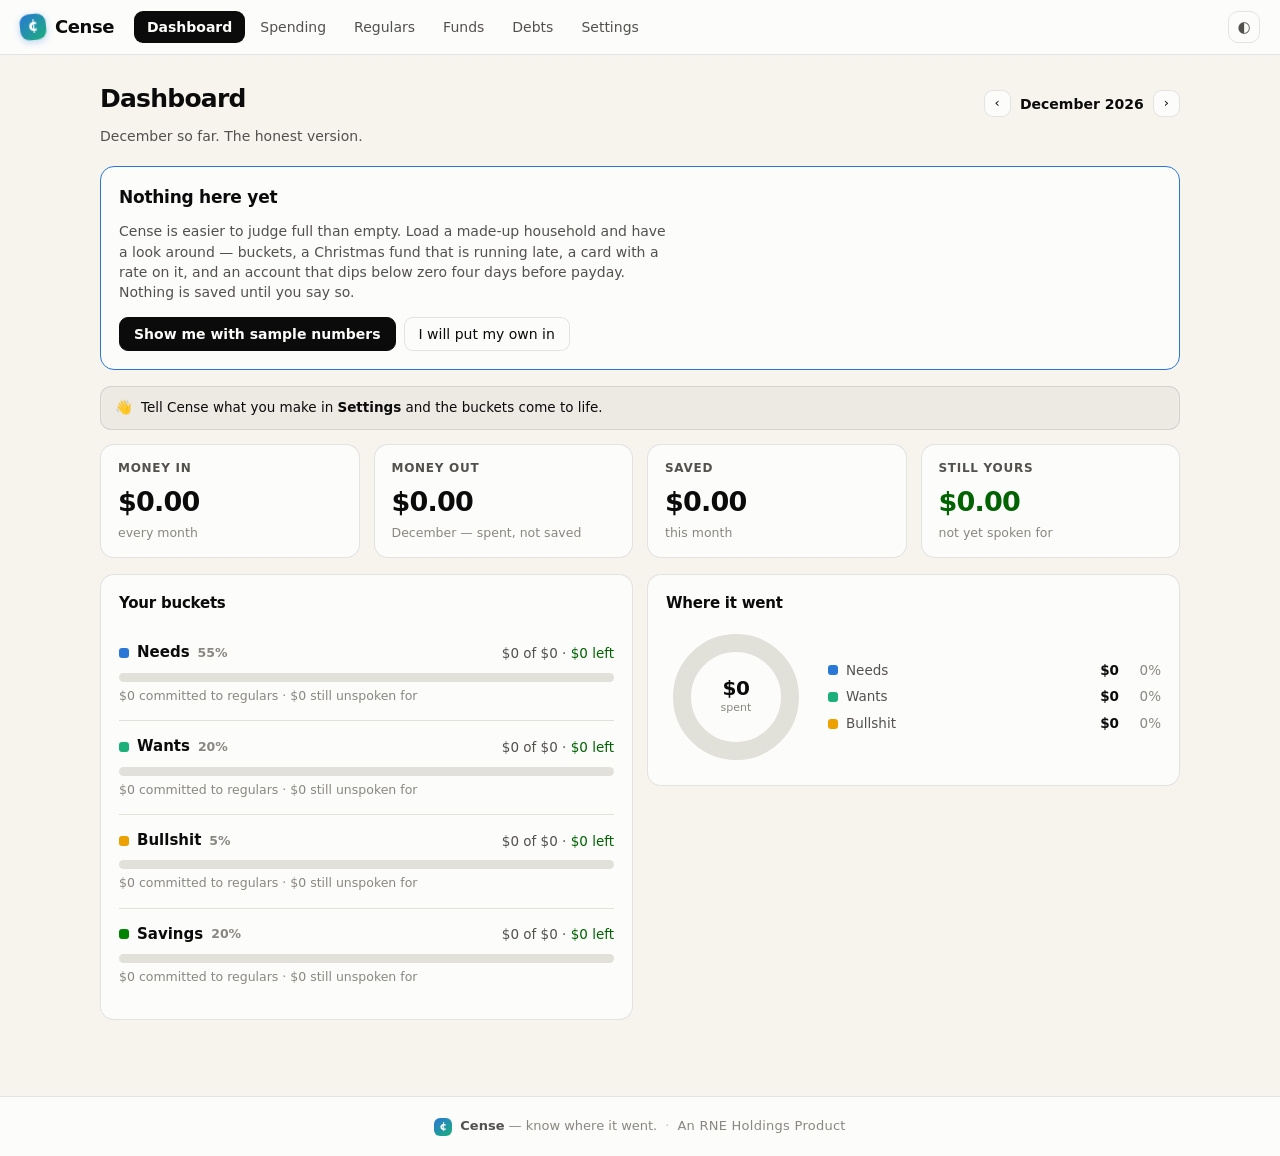
==== index.html @ 110a03a7 "Cense: offline-first budgeting app, installable as a PWA Percentage buckets with month-to-month carr" ====
<!doctype html>
<html lang="en">
<head>
<meta charset="utf-8">
<meta name="viewport" content="width=device-width, initial-scale=1">
<title>Cense — know where it went</title>
<meta name="description" content="Cense is a budgeting app that admits some of it was bullshit. Percentage buckets, recurring charges on autopilot, and a spending category for the stuff you'd rather not defend.">
<link rel="stylesheet" href="styles.css">

<link rel="manifest" href="manifest.webmanifest">
<link rel="icon" href="favicon-32.png" sizes="32x32" type="image/png">
<link rel="icon" href="icon-192.png" sizes="192x192" type="image/png">
<link rel="apple-touch-icon" href="icon-180.png">
<meta name="theme-color" content="#fcfcfb" media="(prefers-color-scheme: light)">
<meta name="theme-color" content="#1a1a19" media="(prefers-color-scheme: dark)">
<meta name="apple-mobile-web-app-capable" content="yes">
<meta name="apple-mobile-web-app-title" content="Cense">
<meta name="mobile-web-app-capable" content="yes">
</head>
<body>

<header class="topbar">
  <a class="brand" href="landing.html" title="About Cense">
    <span class="brand-mark" aria-hidden="true">¢</span>
    <span class="brand-name">Cense</span>
  </a>
  <nav class="nav" id="nav" aria-label="Sections">
    <button class="nav-btn" data-view="dashboard">Dashboard</button>
    <button class="nav-btn" data-view="transactions">Spending</button>
    <button class="nav-btn" data-view="regulars">Regulars</button>
    <button class="nav-btn" data-view="funds">Funds</button>
    <button class="nav-btn" data-view="debts">Debts</button>
    <button class="nav-btn" data-view="settings">Settings</button>
  </nav>
  <button class="theme-toggle" id="themeToggle" title="Switch light / dark" aria-label="Switch light / dark">◐</button>
</header>

<main id="view" class="view"></main>

<footer class="footer">
  <span class="footer-mark">¢</span>
  <span><b>Cense</b> — know where it went.</span>
  <span class="footer-dot">·</span>
  <span class="footer-rne">An RNE Holdings Product</span>
</footer>

<div id="modal" class="modal-backdrop" hidden></div>

<div id="toast" class="toast" role="status" aria-live="polite" hidden></div>

<script src="app.js"></script>
<script>
  /* Service workers need a secure origin, so this is a no-op when the page is
     opened straight off the disk with file://. The app itself works either way
     — this only adds installability and offline caching. */
  if ('serviceWorker' in navigator && location.protocol.indexOf('http') === 0) {
    window.addEventListener('load', function () {
      navigator.serviceWorker.register('sw.js').catch(function (e) {
        console.warn('Offline support unavailable:', e);
      });
    });
  }
</script>
</body>
</html>
---- styles.css ----
/* ---------------------------------------------------------------
   Cense — an RNE Holdings product
   Chart/bucket colors come from the validated categorical palette
   (slots 1-6). Brand chrome deliberately adds no fifth hue, so a
   brand color can never be mistaken for a data series.
   --------------------------------------------------------------- */

:root {
  color-scheme: light;

  --surface-1: #fcfcfb;   /* card + chart surface (what the palette validated against) */
  --plane:     #f7f4ee;   /* warm page behind the cards */
  --ink:       #0b0b0b;
  --ink-2:     #52514e;
  --ink-muted: #898781;
  --grid:      #e1e0d9;
  --axis:      #c3c2b7;
  --border:    rgba(11, 11, 11, 0.10);
  --wash:      rgba(11, 11, 11, 0.04);

  --series-1: #2a78d6; /* blue   */
  --series-2: #1baf7a; /* aqua   */
  --series-3: #eda100; /* yellow */
  --series-4: #008300; /* green  */
  --series-5: #4a3aa7; /* violet */
  --series-6: #e34948; /* red    */

  --good:     #0ca30c;
  --good-ink: #006300;
  --warning:  #fab219;
  --critical: #d03b3b;

  --radius: 14px;
  --font: system-ui, -apple-system, "Segoe UI", sans-serif;
}

@media (prefers-color-scheme: dark) {
  :root:not([data-theme="light"]) {
    color-scheme: dark;
    --surface-1: #1a1a19;
    --plane:     #0d0d0d;
    --ink:       #ffffff;
    --ink-2:     #c3c2b7;
    --ink-muted: #898781;
    --grid:      #2c2c2a;
    --axis:      #383835;
    --border:    rgba(255, 255, 255, 0.10);
    --wash:      rgba(255, 255, 255, 0.05);

    --series-1: #3987e5;
    --series-2: #199e70;
    --series-3: #c98500;
    --series-4: #008300;
    --series-5: #9085e9;
    --series-6: #e66767;

    --good-ink: #0ca30c;
  }
}

:root[data-theme="dark"] {
  color-scheme: dark;
  --surface-1: #1a1a19;
  --plane:     #0d0d0d;
  --ink:       #ffffff;
  --ink-2:     #c3c2b7;
  --ink-muted: #898781;
  --grid:      #2c2c2a;
  --axis:      #383835;
  --border:    rgba(255, 255, 255, 0.10);
  --wash:      rgba(255, 255, 255, 0.05);

  --series-1: #3987e5;
  --series-2: #199e70;
  --series-3: #c98500;
  --series-4: #008300;
  --series-5: #9085e9;
  --series-6: #e66767;

  --good-ink: #0ca30c;
}

* { box-sizing: border-box; }

body {
  margin: 0;
  background: var(--plane);
  color: var(--ink);
  font-family: var(--font);
  font-size: 15px;
  line-height: 1.45;
  -webkit-font-smoothing: antialiased;
  display: flex;
  flex-direction: column;
  min-height: 100vh;
}

/* ---------- brand ---------- */

.brand {
  display: flex; align-items: center; gap: 9px;
  font-weight: 750; text-decoration: none; color: var(--ink);
  letter-spacing: -0.03em;
}
.brand-mark {
  width: 26px; height: 26px; border-radius: 9px;
  background: linear-gradient(140deg, var(--series-1), var(--series-2));
  color: #fff;
  display: grid; place-items: center;
  font-size: 15px; font-weight: 700;
  transform: rotate(-6deg);
  box-shadow: 0 2px 7px rgba(42, 120, 214, 0.32);
}
.brand-name { font-size: 18px; }
.brand:hover .brand-mark { transform: rotate(6deg); }
.brand-mark { transition: transform 0.18s ease; }

/* ---------- top bar ---------- */

.topbar {
  display: flex;
  align-items: center;
  gap: 20px;
  padding: 11px 20px;
  background: var(--surface-1);
  border-bottom: 1px solid var(--border);
  position: sticky;
  top: 0;
  z-index: 20;
  flex-wrap: wrap;
}

.nav { display: flex; gap: 2px; flex: 1; flex-wrap: wrap; }

.nav-btn {
  appearance: none;
  border: 0;
  background: transparent;
  color: var(--ink-2);
  font: inherit;
  font-size: 14px;
  font-weight: 500;
  padding: 6px 13px;
  border-radius: 9px;
  cursor: pointer;
}
.nav-btn:hover { background: var(--wash); color: var(--ink); }
.nav-btn[aria-current="page"] { background: var(--ink); color: var(--surface-1); font-weight: 600; }

.theme-toggle {
  appearance: none;
  border: 1px solid var(--border);
  background: transparent;
  color: var(--ink-2);
  width: 32px; height: 32px;
  border-radius: 10px;
  cursor: pointer;
  font-size: 15px;
  line-height: 1;
}
.theme-toggle:hover { background: var(--wash); }

/* ---------- layout ---------- */

.view { max-width: 1120px; margin: 0 auto; padding: 26px 20px 60px; width: 100%; flex: 1; }

.view-head {
  display: flex;
  align-items: baseline;
  justify-content: space-between;
  gap: 16px;
  margin-bottom: 8px;
  flex-wrap: wrap;
}
h1 { font-size: 25px; margin: 0; letter-spacing: -0.03em; font-weight: 700; }
h2 { font-size: 15px; margin: 0 0 12px; letter-spacing: -0.015em; font-weight: 650; }
.sub { color: var(--ink-2); font-size: 14px; margin: 0 0 20px; max-width: 62ch; }

.card {
  background: var(--surface-1);
  border: 1px solid var(--border);
  border-radius: var(--radius);
  padding: 18px;
  margin-bottom: 16px;
}

.grid { display: grid; gap: 14px; }
.grid-4 { grid-template-columns: repeat(auto-fit, minmax(200px, 1fr)); }
.grid-2 { grid-template-columns: repeat(auto-fit, minmax(320px, 1fr)); }

/* ---------- stat tiles ---------- */

.tile {
  background: var(--surface-1);
  border: 1px solid var(--border);
  border-radius: var(--radius);
  padding: 15px 17px;
}
.tile-label {
  font-size: 12px;
  color: var(--ink-2);
  text-transform: uppercase;
  letter-spacing: 0.06em;
  font-weight: 700;
}
.tile-value { font-size: 27px; font-weight: 680; letter-spacing: -0.03em; margin-top: 5px; }
.tile-note { font-size: 12.5px; color: var(--ink-muted); margin-top: 3px; }

.swatch { width: 10px; height: 10px; border-radius: 3px; flex: none; }

.pos { color: var(--good-ink); }
.neg { color: var(--critical); }

/* ---------- bucket rows ---------- */

.bucket { padding: 15px 0; border-bottom: 1px solid var(--grid); }
.bucket:last-child { border-bottom: 0; }
.bucket-top {
  display: flex; align-items: baseline; gap: 10px;
  justify-content: space-between; flex-wrap: wrap;
}
.bucket-name { display: flex; align-items: center; gap: 8px; font-weight: 650; }
.bucket-nums { font-size: 13.5px; color: var(--ink-2); font-variant-numeric: tabular-nums; }

.meter {
  position: relative;
  height: 9px;
  background: var(--grid);
  border-radius: 5px;
  margin-top: 9px;
  overflow: hidden;
}
.meter-fill { position: absolute; inset: 0 auto 0 0; border-radius: 5px; }

/* ---------- tables ---------- */

.table-wrap { overflow-x: auto; }

table { width: 100%; border-collapse: collapse; font-size: 14px; }
th {
  text-align: left;
  font-size: 11.5px;
  text-transform: uppercase;
  letter-spacing: 0.05em;
  color: var(--ink-muted);
  font-weight: 700;
  padding: 0 8px 8px;
  border-bottom: 1px solid var(--grid);
  white-space: nowrap;
}
td { padding: 3px 8px; border-bottom: 1px solid var(--grid); vertical-align: middle; }
tr:last-child td { border-bottom: 0; }
.num { text-align: right; font-variant-numeric: tabular-nums; }
tfoot td { font-weight: 680; border-top: 1px solid var(--axis); border-bottom: 0; padding-top: 10px; }

/* ---------- form controls ---------- */

input, select, textarea, button { font: inherit; color: inherit; }

.inp {
  appearance: none;
  background: transparent;
  border: 1px solid transparent;
  border-radius: 8px;
  padding: 5px 8px;
  width: 100%;
  min-width: 0;
  color: var(--ink);
}
.inp:hover { border-color: var(--border); }
.inp:focus { outline: 2px solid var(--series-1); outline-offset: -1px; border-color: transparent; }
.inp.num { text-align: right; font-variant-numeric: tabular-nums; }

select.inp { cursor: pointer; }
select.inp option { background: var(--surface-1); color: var(--ink); }

.field { display: block; margin-bottom: 12px; }
.field > span {
  display: block;
  font-size: 12px;
  color: var(--ink-2);
  font-weight: 650;
  margin-bottom: 4px;
}
.field .inp { border-color: var(--border); background: var(--plane); }
.bordered { border-color: var(--border) !important; }

.btn {
  appearance: none;
  border: 1px solid var(--border);
  background: var(--surface-1);
  border-radius: 9px;
  padding: 6px 14px;
  font-size: 14px;
  font-weight: 500;
  cursor: pointer;
  white-space: nowrap;
}
.btn:hover { background: var(--wash); }
.btn-primary { background: var(--ink); color: var(--surface-1); border-color: var(--ink); font-weight: 600; }
.btn-primary:hover { opacity: 0.86; background: var(--ink); }
.btn-danger { color: var(--critical); }
.btn-sm { padding: 3px 10px; font-size: 13px; }
.btn-icon {
  border: 0; background: transparent; color: var(--ink-muted);
  cursor: pointer; padding: 4px 7px; border-radius: 7px; line-height: 1;
}
.btn-icon:hover { background: var(--wash); color: var(--critical); }

/* The expand control only exists on narrow screens; the desktop table shows
   every column already. */
.td-act { display: flex; align-items: center; justify-content: flex-end; gap: 2px; }
.btn-more {
  display: none;
  place-items: center;
  border: 1px solid var(--border);
  background: var(--surface-1);
  color: var(--ink-2);
  border-radius: 8px;
  width: 30px; height: 30px;
  font-size: 13px; line-height: 1;
  cursor: pointer;
  flex: none;
}
.btn-more:hover { background: var(--wash); color: var(--ink); }

.row { display: flex; gap: 8px; align-items: center; flex-wrap: wrap; }
.row-end { justify-content: flex-end; }
.spacer { flex: 1; }

/* ---------- toggle switch ---------- */

.switch { display: inline-flex; align-items: center; cursor: pointer; }
.switch input { position: absolute; opacity: 0; width: 0; height: 0; }
.switch-track {
  width: 38px; height: 22px; border-radius: 11px;
  background: var(--grid); position: relative;
  transition: background 0.15s ease;
  flex: none;
}
.switch-track::after {
  content: ''; position: absolute; top: 3px; left: 3px;
  width: 16px; height: 16px; border-radius: 50%;
  background: var(--surface-1);
  box-shadow: 0 1px 3px rgba(0, 0, 0, 0.28);
  transition: transform 0.15s ease;
}
.switch input:checked + .switch-track { background: var(--series-4); }
.switch input:checked + .switch-track::after { transform: translateX(16px); }
.switch input:focus-visible + .switch-track { outline: 2px solid var(--series-1); outline-offset: 2px; }

/* ---------- month stepper ---------- */

.stepper { display: flex; align-items: center; gap: 4px; }
.stepper .label { min-width: 134px; text-align: center; font-weight: 650; font-size: 14px; }

/* ---------- donut ---------- */

.donut-wrap { display: flex; gap: 22px; align-items: center; flex-wrap: wrap; }
.donut-center-1 { font-size: 20px; font-weight: 680; letter-spacing: -0.02em; }
.donut-center-2 { font-size: 11px; fill: var(--ink-muted); }
.legend { display: grid; gap: 7px; flex: 1; min-width: 180px; }
.legend-item { display: flex; align-items: center; gap: 8px; font-size: 13.5px; color: var(--ink-2); }
.legend-item b { color: var(--ink); font-weight: 650; font-variant-numeric: tabular-nums; }

/* ---------- notes, banners, misc ---------- */

.empty {
  text-align: center;
  padding: 34px 16px;
  color: var(--ink-muted);
  font-size: 14px;
}

.note {
  display: flex; gap: 9px;
  font-size: 13.5px;
  padding: 11px 14px;
  border-radius: 11px;
  border: 1px solid var(--border);
  background: var(--wash);
  margin-bottom: 14px;
  align-items: flex-start;
}
.note-warn { border-color: var(--warning); }

.banner {
  display: flex; gap: 10px; align-items: center; flex-wrap: wrap;
  font-size: 13.5px;
  padding: 11px 14px;
  border-radius: 11px;
  border: 1px solid var(--series-4);
  background: var(--wash);
  margin-bottom: 14px;
}

/* Distinct from the green "we posted your regulars" banner — this one is a
   standing state, not an event, so it reads as a frame around the app. */
.banner-demo {
  border-color: var(--series-5);
  background: var(--surface-1);
}

.invite { border-color: var(--series-1); }
.invite h2 { font-size: 17px; }
.invite .sub { margin-bottom: 14px; }

.pill {
  display: inline-flex; align-items: center; gap: 6px;
  font-size: 12px; font-weight: 650;
  padding: 3px 10px; border-radius: 20px;
  border: 1px solid var(--border);
  color: var(--ink-2);
}
.pill-on { border-color: var(--series-4); color: var(--good-ink); }

.hint { font-size: 12.5px; color: var(--ink-muted); }
.bucket-blurb { font-size: 13px; color: var(--ink-muted); font-style: italic; }

/* ---------- footer ---------- */

.footer {
  display: flex; align-items: center; justify-content: center;
  gap: 8px; flex-wrap: wrap;
  padding: 20px;
  border-top: 1px solid var(--border);
  background: var(--surface-1);
  color: var(--ink-muted);
  font-size: 13px;
}
.footer b { color: var(--ink-2); font-weight: 650; }
.footer-mark {
  width: 18px; height: 18px; border-radius: 6px;
  background: linear-gradient(140deg, var(--series-1), var(--series-2));
  color: #fff; display: grid; place-items: center;
  font-size: 11px; font-weight: 700;
}
.footer-dot { opacity: 0.5; }
.footer-rne { letter-spacing: 0.02em; }

/* ---------- modal ---------- */

.modal-backdrop {
  position: fixed; inset: 0; z-index: 50;
  background: rgba(0, 0, 0, 0.45);
  display: flex; align-items: center; justify-content: center;
  padding: 20px;
}
.modal-backdrop[hidden] { display: none; }
.modal {
  background: var(--surface-1);
  border: 1px solid var(--border);
  border-radius: 16px;
  width: 100%;
  max-width: 720px;
  max-height: 86vh;
  overflow-y: auto;
  padding: 24px;
}
.modal h2 { font-size: 18px; }

/* ---------- toast ---------- */

.toast {
  position: fixed; bottom: 22px; left: 50%; transform: translateX(-50%);
  background: var(--ink); color: var(--surface-1);
  padding: 10px 18px; border-radius: 10px; font-size: 14px; font-weight: 500;
  z-index: 60; box-shadow: 0 4px 18px rgba(0, 0, 0, 0.22);
}
.toast[hidden] { display: none; }

@media (max-width: 600px) {
  .topbar { padding: 10px 12px; gap: 10px; }
  .view { padding: 18px 12px 50px; }
  .nav { order: 3; width: 100%; }
  .nav-btn { flex: 1; text-align: center; padding: 6px 4px; }
  h1 { font-size: 22px; }

  /* Editable tables become stacked cards. Logging a charge is the one thing
     people do on a phone, and it was behind a horizontal scrollbar — six or
     seven columns of inputs will not fit 375px however they are shaved.
     Read-only tables (the CSV preview) keep scrolling; they are narrow and
     stacking them would bury the modal's buttons. */
  .stack, .stack tbody, .stack tfoot { display: block; width: 100%; }

  .stack thead {
    position: absolute;
    width: 1px; height: 1px;
    overflow: hidden;
    clip: rect(0 0 0 0);
    white-space: nowrap;
  }

  /* Labels sit beside their field rather than above it. Stacking them reads
     nicer in isolation but costs ~14px a field, and with seven fields across
     fifty charges that is several screens of pure label. */
  .stack tr, .stack td { display: block; width: 100%; }

  .stack tr {
    border: 1px solid var(--border);
    border-radius: 12px;
    background: var(--plane);
    padding: 9px 11px;
    margin-bottom: 10px;
  }
  .stack tr:last-child { margin-bottom: 0; }

  .stack td {
    display: flex;
    align-items: center;
    gap: 10px;
    width: auto !important;      /* beats the desktop inline column widths */
    min-width: 0;
    padding: 2px 0;
    border-bottom: 0;
  }

  .stack td[data-label]::before {
    content: attr(data-label);
    flex: 0 0 74px;
    font-size: 10.5px;
    font-weight: 700;
    text-transform: uppercase;
    letter-spacing: 0.05em;
    color: var(--ink-2);
  }

  /* The label carries the meaning, so inputs get a visible edge instead of
     the desktop hover-to-reveal border. */
  .stack td .inp { border-color: var(--border); background: var(--surface-1); }
  .stack td .inp.num { text-align: left; }

  /* Cells with no label are actions — a short strip, not a whole field row. */
  .stack td:not([data-label]) {
    justify-content: flex-end;
    padding: 0;
    margin-top: 2px;
  }
  .stack td:empty, .stack .td-swatch { display: none; }

  /* ---- collapsed rows ----
     Six editable fields per charge is right when you are correcting one and
     absurd when you are scanning fifty. Closed, a row is a single line with
     the two fields that get edited most still live; open, it is the full
     card. Only Spending does this — it is the only screen with the volume. */
  .stack tr:not(.open) {
    display: flex;
    align-items: center;
    gap: 8px;
    padding: 6px 8px 6px 11px;
    margin-bottom: 7px;
  }
  .stack tr:not(.open) td { padding: 0; margin: 0; }
  .stack tr:not(.open) td::before { display: none; }

  .stack tr:not(.open) td[data-label="Date"],
  .stack tr:not(.open) td[data-label="Bucket"],
  .stack tr:not(.open) td[data-label="Note"],
  .stack tr:not(.open) td[data-label="Toward"] { display: none; }

  .stack tr:not(.open) td[data-label="Charge"] { flex: 1 1 auto; min-width: 0; }
  .stack tr:not(.open) td[data-label="Amount"] { flex: 0 0 88px; }
  .stack tr:not(.open) td[data-label="Amount"] .inp { text-align: right; }
  .stack tr:not(.open) .td-act { flex: 0 0 auto; }
  .stack tr:not(.open) .td-act .btn-icon { display: none; }   /* delete needs the row open */

  .btn-more { display: inline-grid; }
  .stack tr.open .td-act { gap: 4px; }

  .stack tfoot tr { background: transparent; border: 0; padding: 0 11px; }
  .stack tfoot td { font-weight: 680; }

  .table-wrap { overflow-x: visible; }

  /* Stat tiles stop being four cramped columns. */
  .grid-4 { grid-template-columns: repeat(auto-fit, minmax(140px, 1fr)); }
  .tile-value { font-size: 23px; }

  .modal { padding: 18px; max-height: 90vh; }
}
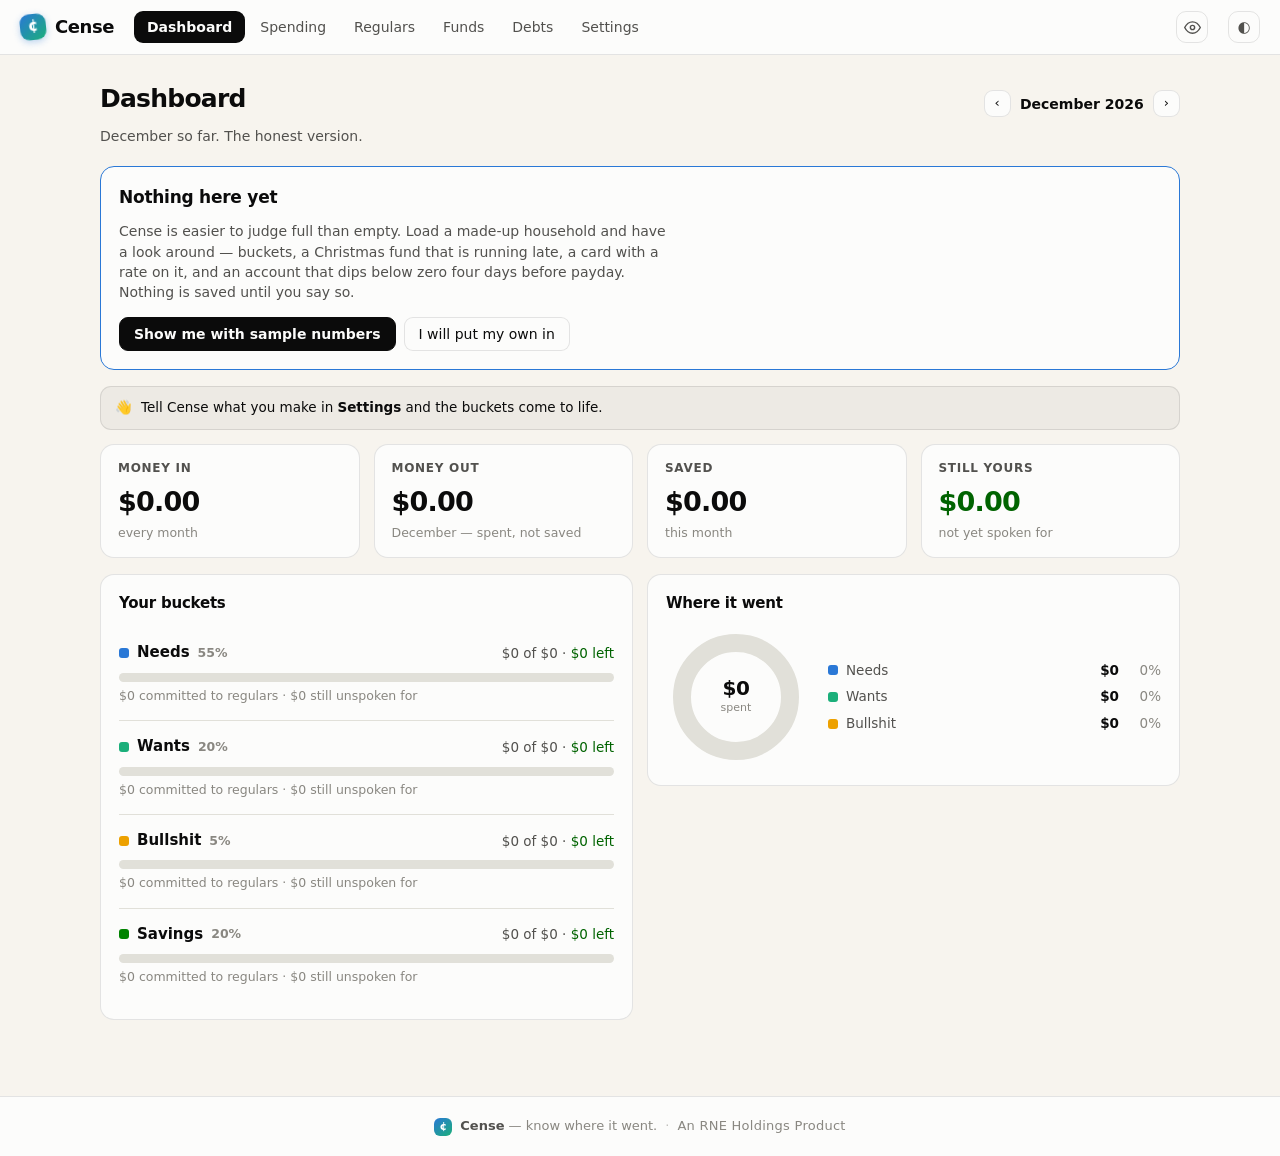
==== commit 173b7e8c: "Add privacy mode: mask all amounts (eye button / Ctrl+H) Masking only income would be theatre — ever" ====
--- a/index.html
+++ b/index.html
@@ -32,7 +32,8 @@
     <button class="nav-btn" data-view="debts">Debts</button>
     <button class="nav-btn" data-view="settings">Settings</button>
   </nav>
-  <button class="theme-toggle" id="themeToggle" title="Switch light / dark" aria-label="Switch light / dark">◐</button>
+  <button class="icon-toggle" id="privacyToggle" title="Hide amounts" aria-label="Hide amounts" aria-pressed="false"></button>
+  <button class="icon-toggle" id="themeToggle" title="Switch light / dark" aria-label="Switch light / dark">◐</button>
 </header>
 
 <main id="view" class="view"></main>
--- a/styles.css
+++ b/styles.css
@@ -147,7 +147,7 @@
 .nav-btn:hover { background: var(--wash); color: var(--ink); }
 .nav-btn[aria-current="page"] { background: var(--ink); color: var(--surface-1); font-weight: 600; }
 
-.theme-toggle {
+.theme-toggle, .icon-toggle {
   appearance: none;
   border: 1px solid var(--border);
   background: transparent;
@@ -157,8 +157,50 @@
   cursor: pointer;
   font-size: 15px;
   line-height: 1;
-}
-.theme-toggle:hover { background: var(--wash); }
+  display: grid;
+  place-items: center;
+  flex: none;
+}
+.theme-toggle:hover, .icon-toggle:hover { background: var(--wash); color: var(--ink); }
+.icon-toggle[aria-pressed="true"] {
+  background: var(--ink);
+  color: var(--surface-1);
+  border-color: var(--ink);
+}
+
+/* ---------- privacy mode ---------- */
+
+/* Text amounts are masked at the formatter, but these are live <input> values
+   that have to stay editable, so they get blurred instead — and clear the
+   moment you focus one, because you meant to look at that one. */
+.private input[data-field="amount"],
+.private input[data-field="balance"],
+.private input[data-field="target"],
+.private input[data-plan-amount],
+.private #s-income,
+.private #s-startbalance,
+.private #f-amount,
+.private #d-balance,
+.private #fund-target {
+  filter: blur(6px);
+  transition: filter 0.12s ease;
+}
+.private input[data-field="amount"]:focus,
+.private input[data-field="balance"]:focus,
+.private input[data-field="target"]:focus,
+.private input[data-plan-amount]:focus,
+.private #s-income:focus,
+.private #s-startbalance:focus,
+.private #f-amount:focus,
+.private #d-balance:focus,
+.private #fund-target:focus {
+  filter: none;
+}
+
+/* The bars encode "how much of the bucket is gone", which is a ratio, not a
+   figure — but a full meter beside a masked number still says "you overspent",
+   so they flatten too. */
+.private .meter-fill { opacity: 0.28; }
 
 /* ---------- layout ---------- */
 
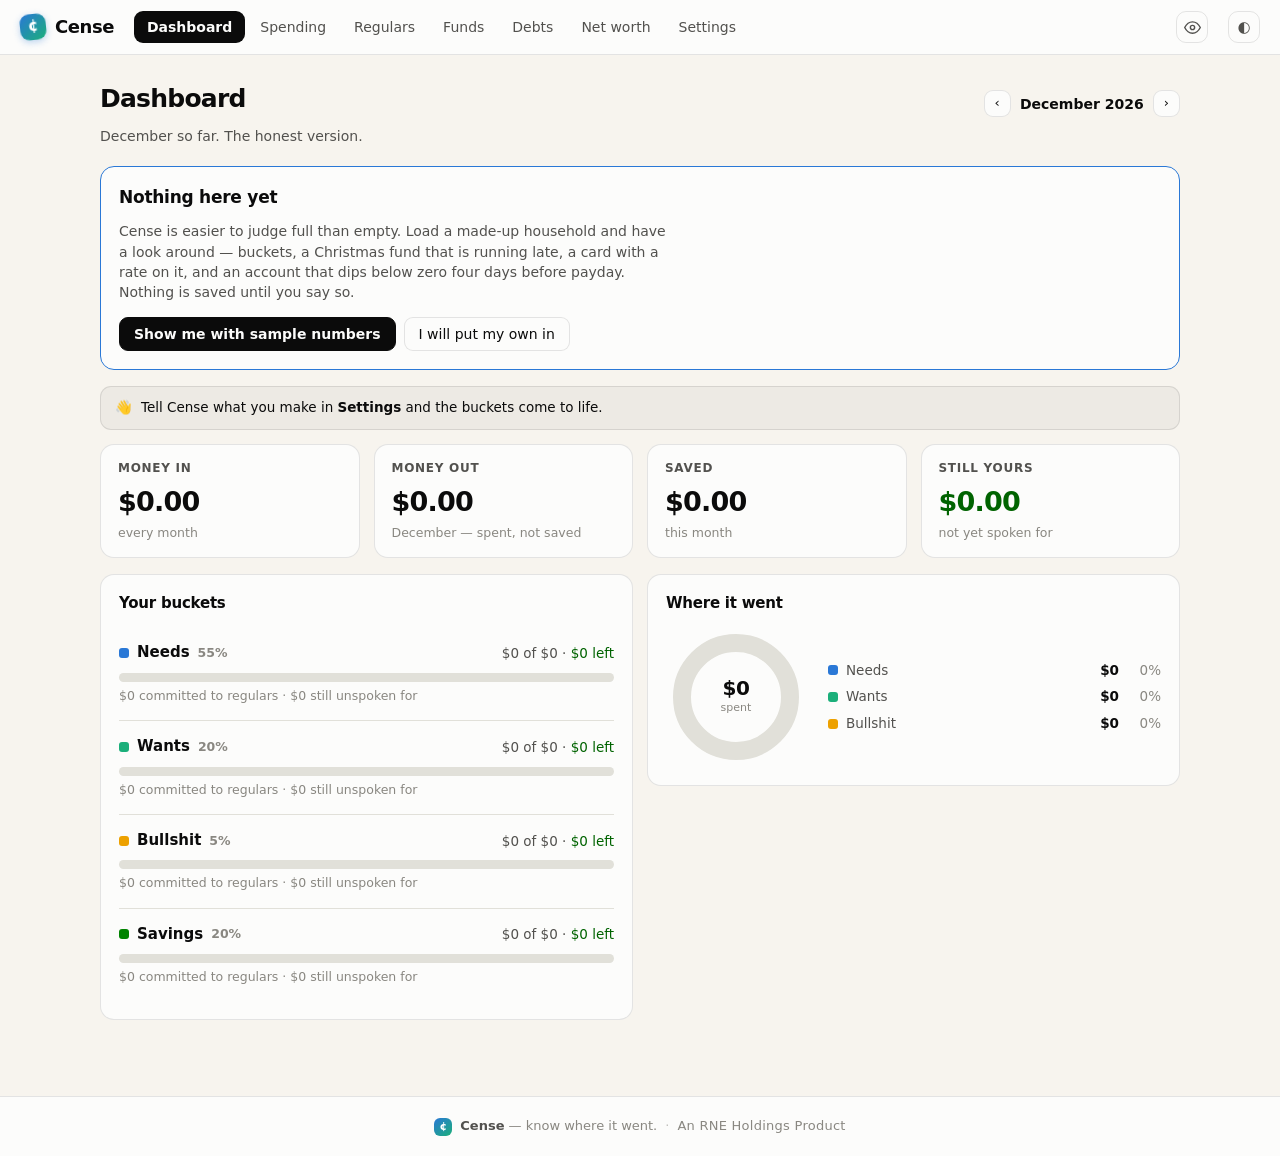
==== commit db14c4e3: "Add net worth: assets, peer comparison, and a projection Net worth is assets minus what the Debts sc" ====
--- a/index.html
+++ b/index.html
@@ -30,6 +30,7 @@
     <button class="nav-btn" data-view="regulars">Regulars</button>
     <button class="nav-btn" data-view="funds">Funds</button>
     <button class="nav-btn" data-view="debts">Debts</button>
+    <button class="nav-btn" data-view="worth">Net worth</button>
     <button class="nav-btn" data-view="settings">Settings</button>
   </nav>
   <button class="icon-toggle" id="privacyToggle" title="Hide amounts" aria-label="Hide amounts" aria-pressed="false"></button>
--- a/styles.css
+++ b/styles.css
@@ -168,6 +168,42 @@
   border-color: var(--ink);
 }
 
+/* ---------- net worth comparison ---------- */
+
+/* The scale runs 0 to twice the median, so the midpoint is the typical
+   household rather than an arbitrary maximum. */
+.scale {
+  position: relative;
+  height: 12px;
+  background: var(--grid);
+  border-radius: 6px;
+  margin-top: 12px;
+}
+.scale-median {
+  position: absolute; top: -4px; bottom: -4px;
+  width: 2px;
+  background: var(--ink-2);
+  border-radius: 1px;
+  transform: translateX(-1px);
+}
+.scale-you {
+  position: absolute; top: 50%;
+  width: 15px; height: 15px;
+  border-radius: 50%;
+  border: 2.5px solid var(--surface-1);
+  transform: translate(-50%, -50%);
+  box-shadow: 0 1px 4px rgba(0, 0, 0, 0.3);
+}
+.scale-legend {
+  display: flex; justify-content: space-between;
+  font-size: 11.5px; color: var(--ink-muted);
+  margin-top: 9px;
+}
+
+.chart-wrap { width: 100%; }
+.chart-wrap svg { width: 100%; height: 190px; display: block; }
+.chart-tick { font-size: 11px; fill: var(--ink-muted); }
+
 /* ---------- privacy mode ---------- */
 
 /* Text amounts are masked at the formatter, but these are live <input> values
@@ -176,26 +212,37 @@
 .private input[data-field="amount"],
 .private input[data-field="balance"],
 .private input[data-field="target"],
+.private input[data-field="value"],
 .private input[data-plan-amount],
 .private #s-income,
 .private #s-startbalance,
 .private #f-amount,
 .private #d-balance,
-.private #fund-target {
+.private #fund-target,
+.private #a-value,
+.private #s-annualadd,
+.private .chart-wrap {
   filter: blur(6px);
   transition: filter 0.12s ease;
 }
 .private input[data-field="amount"]:focus,
 .private input[data-field="balance"]:focus,
 .private input[data-field="target"]:focus,
+.private input[data-field="value"]:focus,
 .private input[data-plan-amount]:focus,
 .private #s-income:focus,
 .private #s-startbalance:focus,
 .private #f-amount:focus,
 .private #d-balance:focus,
-.private #fund-target:focus {
+.private #fund-target:focus,
+.private #a-value:focus,
+.private #s-annualadd:focus {
   filter: none;
 }
+
+/* The comparison marker's position encodes the number even when the number
+   itself is masked, so it goes too. */
+.private .scale-you { opacity: 0; }
 
 /* The bars encode "how much of the bucket is gone", which is a ratio, not a
    figure — but a full meter beside a masked number still says "you overspent",
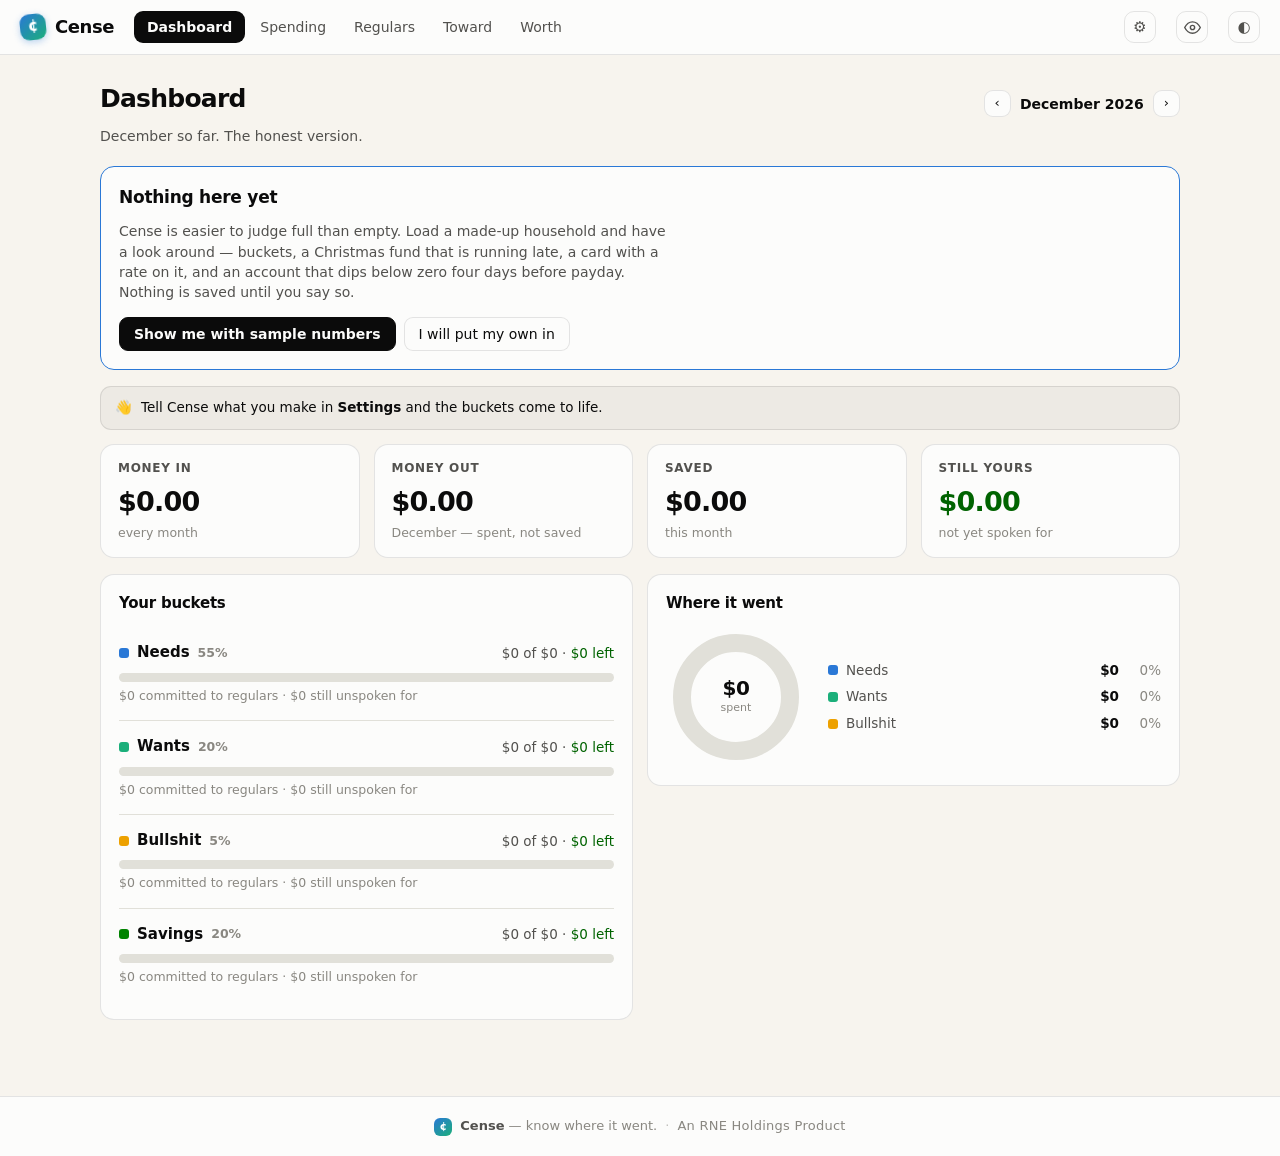
==== commit 55db6ee0: "Merge Funds and Debts into Toward; seven tabs become five The app already treated these as one conce" ====
--- a/index.html
+++ b/index.html
@@ -28,11 +28,10 @@
     <button class="nav-btn" data-view="dashboard">Dashboard</button>
     <button class="nav-btn" data-view="transactions">Spending</button>
     <button class="nav-btn" data-view="regulars">Regulars</button>
-    <button class="nav-btn" data-view="funds">Funds</button>
-    <button class="nav-btn" data-view="debts">Debts</button>
-    <button class="nav-btn" data-view="worth">Net worth</button>
-    <button class="nav-btn" data-view="settings">Settings</button>
+    <button class="nav-btn" data-view="toward">Toward</button>
+    <button class="nav-btn" data-view="worth">Worth</button>
   </nav>
+  <button class="icon-toggle" data-view="settings" title="Settings" aria-label="Settings">⚙</button>
   <button class="icon-toggle" id="privacyToggle" title="Hide amounts" aria-label="Hide amounts" aria-pressed="false"></button>
   <button class="icon-toggle" id="themeToggle" title="Switch light / dark" aria-label="Switch light / dark">◐</button>
 </header>
--- a/styles.css
+++ b/styles.css
@@ -162,11 +162,23 @@
   flex: none;
 }
 .theme-toggle:hover, .icon-toggle:hover { background: var(--wash); color: var(--ink); }
-.icon-toggle[aria-pressed="true"] {
+.icon-toggle[aria-pressed="true"],
+.icon-toggle[aria-current="page"] {
   background: var(--ink);
   color: var(--surface-1);
   border-color: var(--ink);
 }
+
+/* Divides the two halves of a merged screen without pretending to be an <h1>. */
+.section-title {
+  font-size: 19px;
+  font-weight: 700;
+  letter-spacing: -0.025em;
+  margin: 30px 0 6px;
+  padding-top: 22px;
+  border-top: 1px solid var(--grid);
+}
+.section-title:first-of-type { margin-top: 6px; padding-top: 0; border-top: 0; }
 
 /* ---------- net worth comparison ---------- */
 
@@ -561,8 +573,18 @@
 @media (max-width: 600px) {
   .topbar { padding: 10px 12px; gap: 10px; }
   .view { padding: 18px 12px 50px; }
-  .nav { order: 3; width: 100%; }
-  .nav-btn { flex: 1; text-align: center; padding: 6px 4px; }
+  /* flex-basis, not width. The base rule sets `flex: 1` (basis 0%), which wins
+     over `width: 100%` in the main-axis calculation — so the strip quietly
+     shared a row with the brand and the icons instead of taking its own, and
+     the labels wrapped to four lines. */
+  .nav { order: 3; flex: 0 0 100%; width: 100%; }
+  .nav-btn {
+    flex: 1 1 0;
+    min-width: 0;
+    text-align: center;
+    padding: 6px 2px;
+    font-size: 13px;
+  }
   h1 { font-size: 22px; }
 
   /* Editable tables become stacked cards. Logging a charge is the one thing
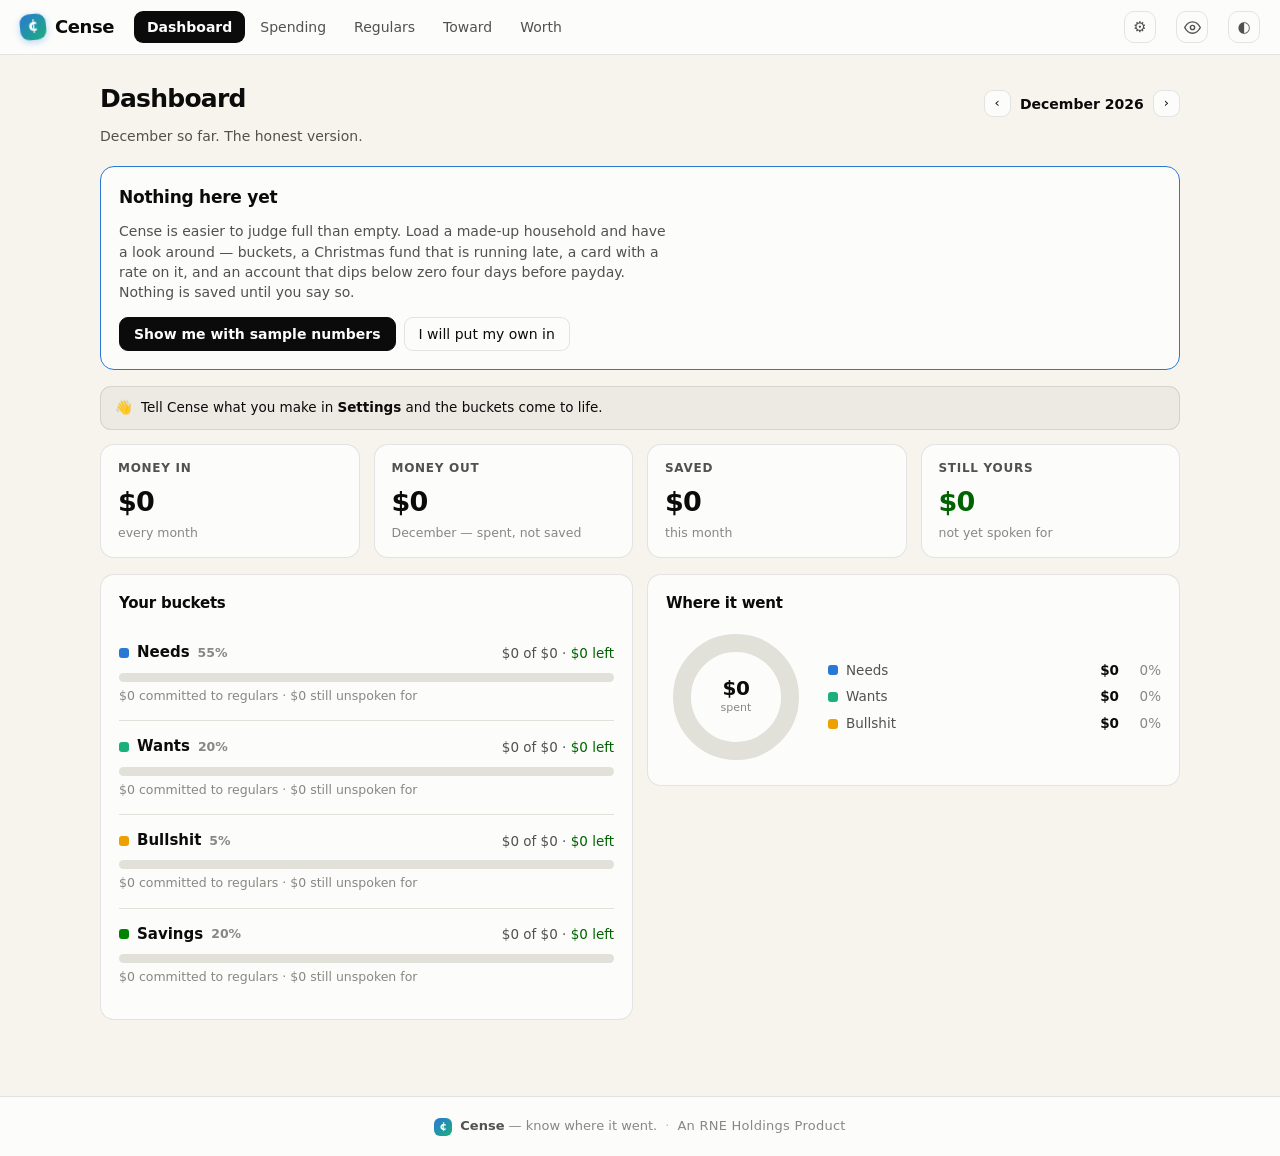
==== commit 1307d40a: "Typographic and control polish Small, mostly one-line fixes with visible effect:    - .btn had no te" ====
--- a/index.html
+++ b/index.html
@@ -16,6 +16,20 @@
 <meta name="apple-mobile-web-app-capable" content="yes">
 <meta name="apple-mobile-web-app-title" content="Cense">
 <meta name="mobile-web-app-capable" content="yes">
+
+<!-- These live here as well as on landing.html because GitHub Pages serves
+     index.html at the site root — so the URL people actually paste into a
+     message is this file, not the marketing page. -->
+<meta property="og:type" content="website">
+<meta property="og:site_name" content="Cense">
+<meta property="og:title" content="Cense — know where it went">
+<meta property="og:description" content="Percentage buckets, recurring charges on autopilot, and a spending category for the stuff you'd rather not defend. No signup, no bank login, nothing leaves your browser.">
+<meta property="og:url" content="https://rneholdings.github.io/Cense/">
+<meta property="og:image" content="https://rneholdings.github.io/Cense/og-card.png">
+<meta property="og:image:width" content="1200">
+<meta property="og:image:height" content="630">
+<meta property="og:image:alt" content="Needs. Wants. Savings. Bullshit.">
+<meta name="twitter:card" content="summary_large_image">
 </head>
 <body>
 
--- a/styles.css
+++ b/styles.css
@@ -32,7 +32,18 @@
 
   --radius: 14px;
   --font: system-ui, -apple-system, "Segoe UI", sans-serif;
-}
+
+  /* Styles the native checkbox in Settings, which was otherwise the raw OS
+     control sitting in the middle of a designed page. */
+  accent-color: var(--series-1);
+}
+
+::selection { background: var(--series-1); color: #fff; }
+
+/* Stops headlines breaking with one orphaned word on the last line. Ignored by
+   browsers that do not support it, so there is nothing to fall back to. */
+h1, h2, .hero h1, .bs-band h2, .closer h2, .section > h2 { text-wrap: balance; }
+.sub, .lede, .blurb { text-wrap: pretty; }
 
 @media (prefers-color-scheme: dark) {
   :root:not([data-theme="light"]) {
@@ -304,7 +315,16 @@
   letter-spacing: 0.06em;
   font-weight: 700;
 }
-.tile-value { font-size: 27px; font-weight: 680; letter-spacing: -0.03em; margin-top: 5px; }
+/* The four biggest figures in the app. Without tabular figures the headline
+   numbers shift width as they change while the small ones below them, which
+   have always been tabular, hold still. */
+.tile-value {
+  font-size: 27px;
+  font-weight: 680;
+  letter-spacing: -0.03em;
+  margin-top: 5px;
+  font-variant-numeric: tabular-nums lining-nums;
+}
 .tile-note { font-size: 12.5px; color: var(--ink-muted); margin-top: 3px; }
 
 .swatch { width: 10px; height: 10px; border-radius: 3px; flex: none; }
@@ -396,6 +416,15 @@
   font-weight: 500;
   cursor: pointer;
   white-space: nowrap;
+  /* Every call to action on the landing page is an <a>, so without this they
+     all render underlined. */
+  text-decoration: none;
+  color: var(--ink);
+  display: inline-flex;
+  align-items: center;
+  justify-content: center;
+  gap: 8px;
+  transition: background-color 0.12s ease, border-color 0.12s ease, opacity 0.12s ease;
 }
 .btn:hover { background: var(--wash); }
 .btn-primary { background: var(--ink); color: var(--surface-1); border-color: var(--ink); font-weight: 600; }
@@ -458,7 +487,7 @@
 /* ---------- donut ---------- */
 
 .donut-wrap { display: flex; gap: 22px; align-items: center; flex-wrap: wrap; }
-.donut-center-1 { font-size: 20px; font-weight: 680; letter-spacing: -0.02em; }
+.donut-center-1 { font-size: 20px; font-weight: 680; letter-spacing: -0.02em; font-variant-numeric: tabular-nums lining-nums; }
 .donut-center-2 { font-size: 11px; fill: var(--ink-muted); }
 .legend { display: grid; gap: 7px; flex: 1; min-width: 180px; }
 .legend-item { display: flex; align-items: center; gap: 8px; font-size: 13.5px; color: var(--ink-2); }
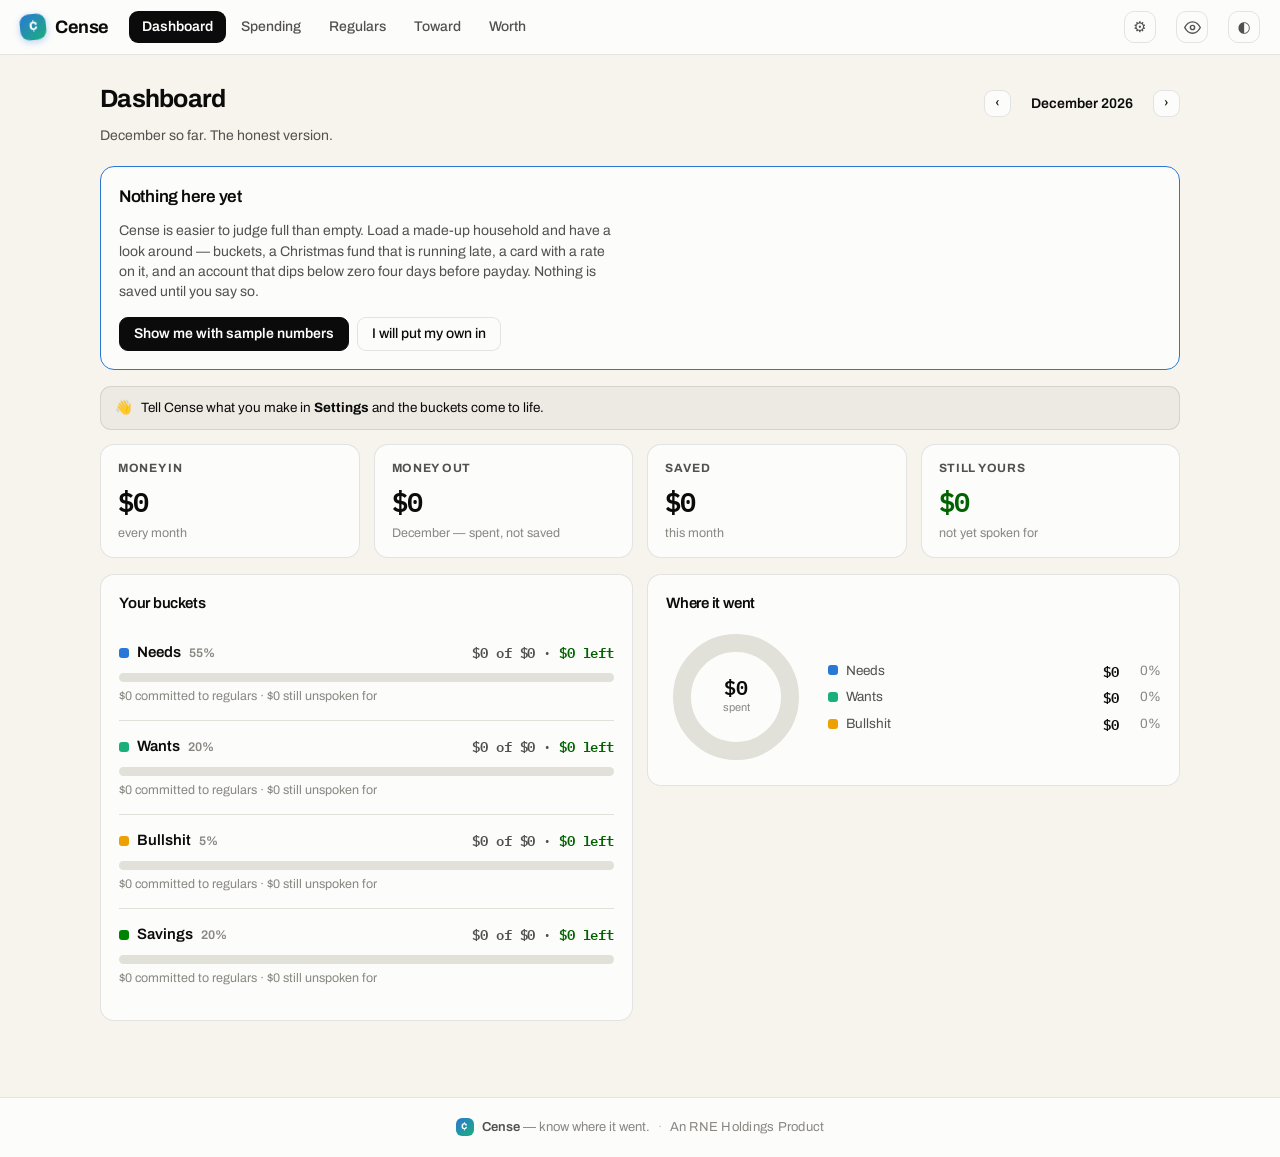
==== commit 08290c0f: "Self-host Archivo and IBM Plex Mono Two faces, deliberately. Archivo carries the words; Plex Mono ca" ====
--- a/index.html
+++ b/index.html
@@ -5,6 +5,10 @@
 <meta name="viewport" content="width=device-width, initial-scale=1">
 <title>Cense — know where it went</title>
 <meta name="description" content="Cense is a budgeting app that admits some of it was bullshit. Percentage buckets, recurring charges on autopilot, and a spending category for the stuff you'd rather not defend.">
+<!-- crossorigin is required on font preloads even same-origin; without it the
+     browser fetches the file twice and the preload does nothing. -->
+<link rel="preload" as="font" type="font/woff2" href="fonts/archivo-latin.woff2" crossorigin>
+<link rel="preload" as="font" type="font/woff2" href="fonts/plexmono-600-latin.woff2" crossorigin>
 <link rel="stylesheet" href="styles.css">
 
 <link rel="manifest" href="manifest.webmanifest">
--- a/styles.css
+++ b/styles.css
@@ -1,3 +1,34 @@
+/* ---------------------------------------------------------------
+   Typefaces. Both SIL OFL 1.1, self-hosted — see fonts/*-OFL.txt.
+   Self-hosted rather than linked because the app is installable and has
+   to render identically with no network at all; a CDN link would also
+   hand every visitor's IP to a third party, which is the one thing this
+   product promises not to do.
+
+   Two faces, deliberately: Archivo carries the words, IBM Plex Mono
+   carries every figure. The split is the point — it says the numbers
+   are the subject before anyone reads one.
+
+   No local() in src: it would happily pick up a stranger's differently
+   versioned copy off the machine and render something else.
+   --------------------------------------------------------------- */
+
+@font-face {
+  font-family: "Archivo";
+  src: url("fonts/archivo-latin.woff2") format("woff2-variations");
+  font-weight: 100 900;
+  font-style: normal;
+  font-display: swap;
+}
+
+@font-face {
+  font-family: "Plex Mono";
+  src: url("fonts/plexmono-600-latin.woff2") format("woff2");
+  font-weight: 600;
+  font-style: normal;
+  font-display: swap;
+}
+
 /* ---------------------------------------------------------------
    Cense — an RNE Holdings product
    Chart/bucket colors come from the validated categorical palette
@@ -31,7 +62,8 @@
   --critical: #d03b3b;
 
   --radius: 14px;
-  --font: system-ui, -apple-system, "Segoe UI", sans-serif;
+  --font: "Archivo", system-ui, -apple-system, "Segoe UI", sans-serif;
+  --font-num: "Plex Mono", ui-monospace, "Cascadia Mono", Consolas, monospace;
 
   /* Styles the native checkbox in Settings, which was otherwise the raw OS
      control sitting in the middle of a designed page. */
@@ -39,6 +71,42 @@
 }
 
 ::selection { background: var(--series-1); color: #fff; }
+
+/* ---------- figures ----------
+   Standalone amounts get the mono face; money inside a sentence stays in the
+   text face, because a figure mid-prose should match the prose around it.
+   Weight is pinned to 600 — the only weight of Plex Mono that ships here, and
+   anything else makes the browser synthesise a fake bold. */
+.tile-value,
+.donut-center-1,
+.bucket-nums,
+td.num,
+.legend-item b,
+.scale-legend,
+input[data-field="amount"],
+input[data-field="balance"],
+input[data-field="target"],
+input[data-field="value"],
+input[data-plan-amount],
+#s-income, #s-startbalance, #s-annualadd,
+#f-amount, #d-balance, #fund-target, #a-value {
+  font-family: var(--font-num);
+  font-weight: 600;
+  font-variant-numeric: tabular-nums lining-nums;
+  font-feature-settings: "zero" 1;   /* slashed zero: this is a machine that counts */
+  letter-spacing: -0.01em;
+}
+
+/* Day-of-month and percentage fields are numbers but not money, so they stay
+   in the text face — mixing them in makes the screen read as a terminal. */
+input[data-field="day"],
+input[data-field="pct"],
+input[data-field="apr"],
+input[data-field="every"],
+#b-pct, #s-incomeday, #s-age, #s-return, #fund-every {
+  font-family: var(--font);
+  font-weight: 500;
+}
 
 /* Stops headlines breaking with one orphaned word on the last line. Ignored by
    browsers that do not support it, so there is nothing to fall back to. */
@@ -110,7 +178,7 @@
 
 .brand {
   display: flex; align-items: center; gap: 9px;
-  font-weight: 750; text-decoration: none; color: var(--ink);
+  font-weight: 700; text-decoration: none; color: var(--ink);
   letter-spacing: -0.03em;
 }
 .brand-mark {
@@ -285,7 +353,7 @@
   flex-wrap: wrap;
 }
 h1 { font-size: 25px; margin: 0; letter-spacing: -0.03em; font-weight: 700; }
-h2 { font-size: 15px; margin: 0 0 12px; letter-spacing: -0.015em; font-weight: 650; }
+h2 { font-size: 15px; margin: 0 0 12px; letter-spacing: -0.015em; font-weight: 600; }
 .sub { color: var(--ink-2); font-size: 14px; margin: 0 0 20px; max-width: 62ch; }
 
 .card {
@@ -320,7 +388,7 @@
    have always been tabular, hold still. */
 .tile-value {
   font-size: 27px;
-  font-weight: 680;
+  font-weight: 600;   /* the only weight of Plex Mono that ships; 700 fakes it */
   letter-spacing: -0.03em;
   margin-top: 5px;
   font-variant-numeric: tabular-nums lining-nums;
@@ -340,7 +408,7 @@
   display: flex; align-items: baseline; gap: 10px;
   justify-content: space-between; flex-wrap: wrap;
 }
-.bucket-name { display: flex; align-items: center; gap: 8px; font-weight: 650; }
+.bucket-name { display: flex; align-items: center; gap: 8px; font-weight: 600; }
 .bucket-nums { font-size: 13.5px; color: var(--ink-2); font-variant-numeric: tabular-nums; }
 
 .meter {
@@ -372,7 +440,7 @@
 td { padding: 3px 8px; border-bottom: 1px solid var(--grid); vertical-align: middle; }
 tr:last-child td { border-bottom: 0; }
 .num { text-align: right; font-variant-numeric: tabular-nums; }
-tfoot td { font-weight: 680; border-top: 1px solid var(--axis); border-bottom: 0; padding-top: 10px; }
+tfoot td { font-weight: 600; border-top: 1px solid var(--axis); border-bottom: 0; padding-top: 10px; }
 
 /* ---------- form controls ---------- */
 
@@ -400,7 +468,7 @@
   display: block;
   font-size: 12px;
   color: var(--ink-2);
-  font-weight: 650;
+  font-weight: 600;
   margin-bottom: 4px;
 }
 .field .inp { border-color: var(--border); background: var(--plane); }
@@ -482,16 +550,16 @@
 /* ---------- month stepper ---------- */
 
 .stepper { display: flex; align-items: center; gap: 4px; }
-.stepper .label { min-width: 134px; text-align: center; font-weight: 650; font-size: 14px; }
+.stepper .label { min-width: 134px; text-align: center; font-weight: 600; font-size: 14px; }
 
 /* ---------- donut ---------- */
 
 .donut-wrap { display: flex; gap: 22px; align-items: center; flex-wrap: wrap; }
-.donut-center-1 { font-size: 20px; font-weight: 680; letter-spacing: -0.02em; font-variant-numeric: tabular-nums lining-nums; }
+.donut-center-1 { font-size: 20px; font-weight: 600; letter-spacing: -0.02em; font-variant-numeric: tabular-nums lining-nums; }
 .donut-center-2 { font-size: 11px; fill: var(--ink-muted); }
 .legend { display: grid; gap: 7px; flex: 1; min-width: 180px; }
 .legend-item { display: flex; align-items: center; gap: 8px; font-size: 13.5px; color: var(--ink-2); }
-.legend-item b { color: var(--ink); font-weight: 650; font-variant-numeric: tabular-nums; }
+.legend-item b { color: var(--ink); font-weight: 600; font-variant-numeric: tabular-nums; }
 
 /* ---------- notes, banners, misc ---------- */
 
@@ -537,7 +605,7 @@
 
 .pill {
   display: inline-flex; align-items: center; gap: 6px;
-  font-size: 12px; font-weight: 650;
+  font-size: 12px; font-weight: 600;
   padding: 3px 10px; border-radius: 20px;
   border: 1px solid var(--border);
   color: var(--ink-2);
@@ -558,7 +626,7 @@
   color: var(--ink-muted);
   font-size: 13px;
 }
-.footer b { color: var(--ink-2); font-weight: 650; }
+.footer b { color: var(--ink-2); font-weight: 600; }
 .footer-mark {
   width: 18px; height: 18px; border-radius: 6px;
   background: linear-gradient(140deg, var(--series-1), var(--series-2));
@@ -708,7 +776,7 @@
   .stack tr.open .td-act { gap: 4px; }
 
   .stack tfoot tr { background: transparent; border: 0; padding: 0 11px; }
-  .stack tfoot td { font-weight: 680; }
+  .stack tfoot td { font-weight: 700; }
 
   .table-wrap { overflow-x: visible; }
 
